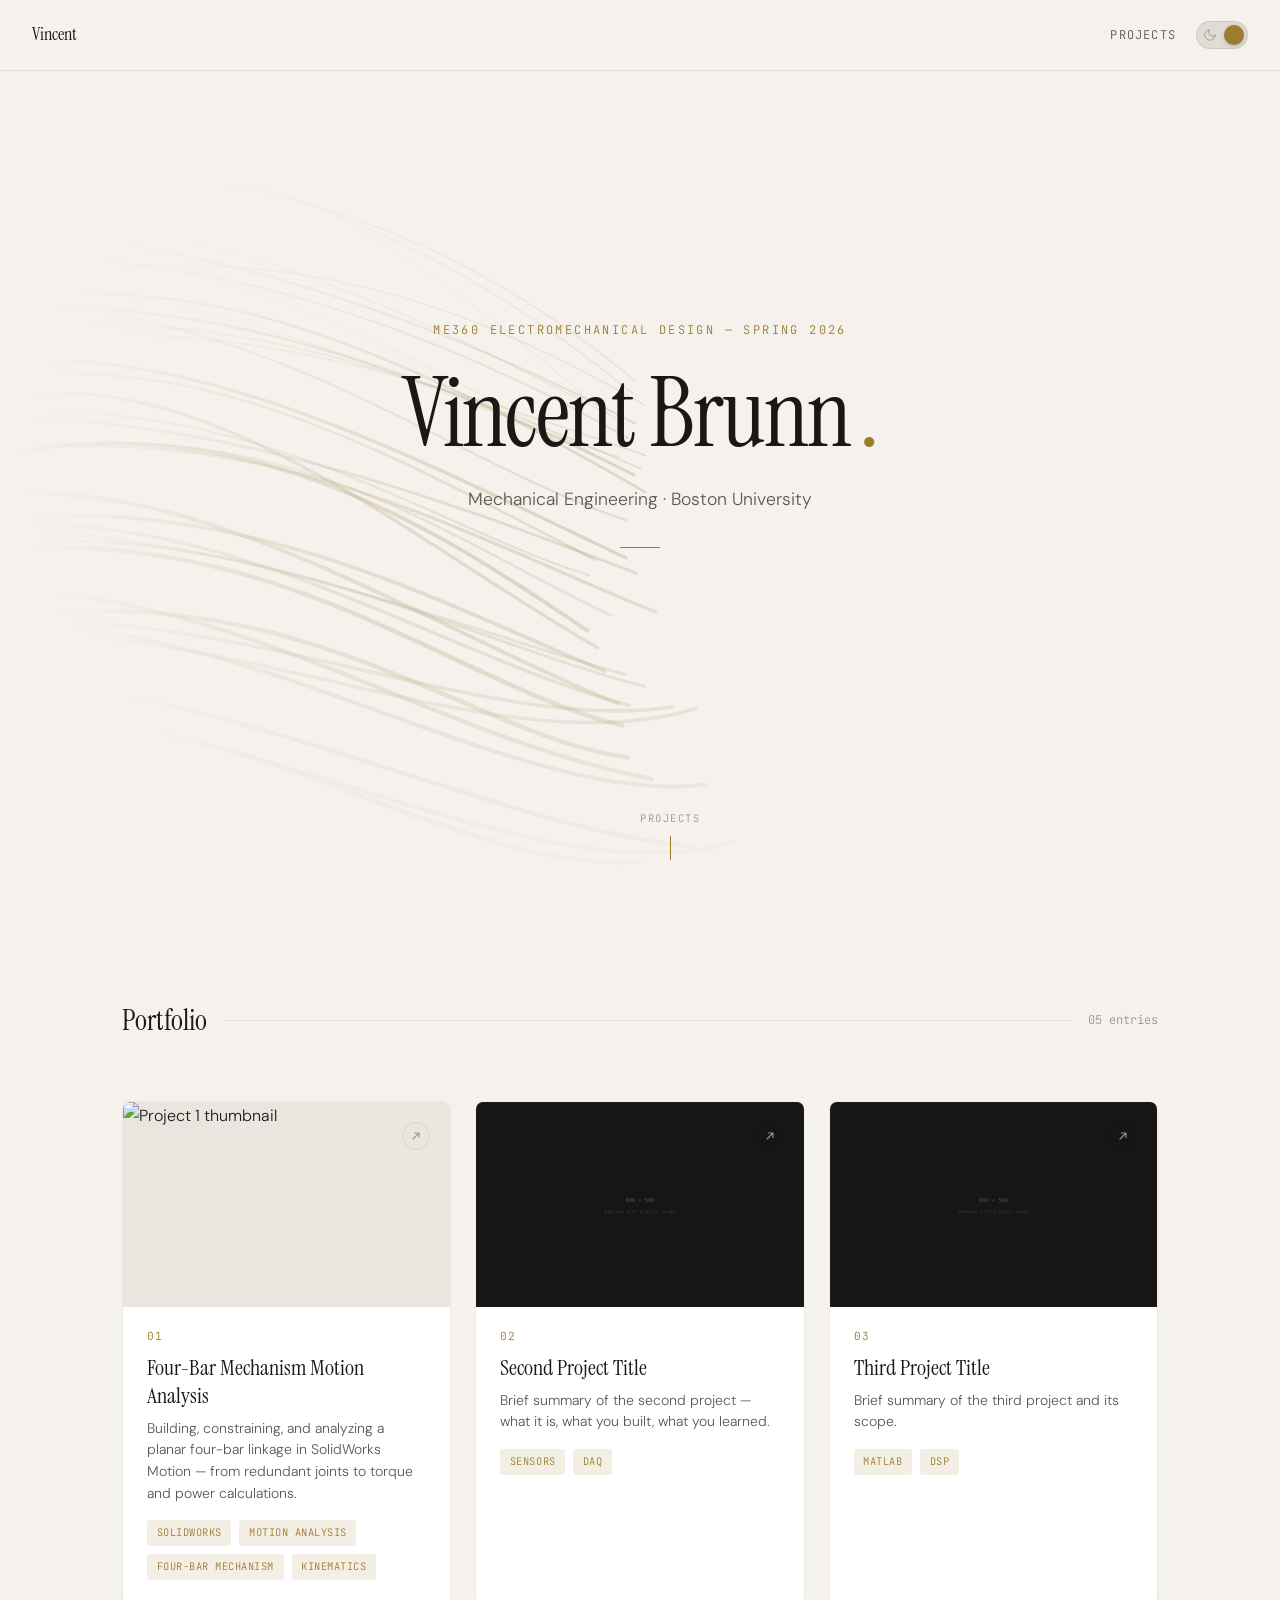
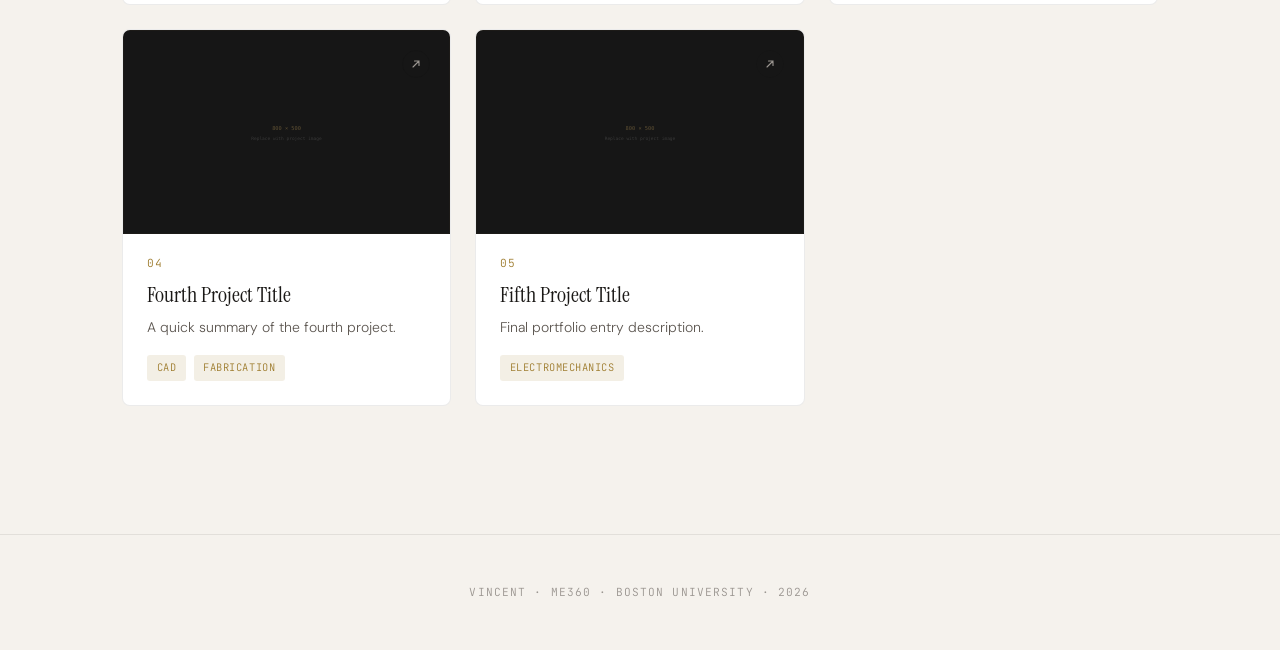
==== index.html @ a9453847 "Update project thumbnail image in index.html" ====
<!DOCTYPE html>
<html lang="en">
<head>
    <meta charset="UTF-8">
    <meta name="viewport" content="width=device-width, initial-scale=1.0">
    <title>Vincent — ME360 Portfolio</title>
    <link rel="preconnect" href="https://fonts.googleapis.com">
    <link rel="preconnect" href="https://fonts.gstatic.com" crossorigin>
    <link href="https://fonts.googleapis.com/css2?family=Instrument+Serif&family=DM+Sans:ital,wght@0,300;0,400;0,500;0,600;1,400&family=JetBrains+Mono:wght@400;500&display=swap" rel="stylesheet">
    <link rel="stylesheet" href="css/style.css">
</head>
<body>

    <!-- ── Persistent Nav (hidden until you scroll past hero) ── -->
    <nav class="topnav nav-hidden">
        <a href="index.html" class="site-name">Vincent</a>
        <a href="#projects">Projects</a>
    </nav>

    <!-- ── Hero ── -->
    <section class="hero">
        <div class="hero-bg">
            <canvas id="heroCanvas"></canvas>
        </div>
        <div class="hero-content">
            <div class="hero-label">ME360 Electromechanical Design — Spring 2026</div>
            <h1 class="hero-name">Vincent Brunn <span>.</span></h1>
            <p class="hero-tagline">Mechanical Engineering · Boston University</p>
            <div class="hero-divider"></div>
        </div>
        <div class="hero-scroll">
            <span>Projects</span>
            <div class="arrow"></div>
        </div>
    </section>

    <!-- ── Projects ── -->
    <section class="projects" id="projects">
        <div class="section-header">
            <h2>Portfolio</h2>
            <div class="line"></div>
            <span class="count">05 entries</span>
        </div>

        <div class="project-grid">

            <!-- PROJECT CARD 1 -->
            <a href="projects/project-01.html" class="project-card">
                <div class="card-arrow">
                    <svg viewBox="0 0 16 16" fill="none" stroke-width="1.5" stroke-linecap="round">
                        <path d="M4 12 L12 4 M6 4 L12 4 L12 10"/>
                    </svg>
                </div>
                <div class="card-image">
                    <img src="fourbar-assembly-traces.png" alt="Project 1 thumbnail">
                </div>
                <div class="card-body">
                    <div class="card-number">01</div>
                    <div class="card-title">Four-Bar Mechanism Motion Analysis</div>
                    <p class="card-desc">Building, constraining, and analyzing a planar four-bar linkage in SolidWorks Motion — from redundant joints to torque and power calculations.</p>
                    <div class="card-tags">
                        <span>SolidWorks</span>
                        <span>Motion Analysis</span>
                        <span>Four-Bar Mechanism</span>
                        <span>Kinematics</span>
                    </div>
                </div>
            </a>

            <!-- PROJECT CARD 2 -->
            <a href="projects/project-02.html" class="project-card">
                <div class="card-arrow">
                    <svg viewBox="0 0 16 16" fill="none" stroke-width="1.5" stroke-linecap="round">
                        <path d="M4 12 L12 4 M6 4 L12 4 L12 10"/>
                    </svg>
                </div>
                <div class="card-image">
                    <img src="assets/placeholder.svg" alt="Project 2 thumbnail">
                </div>
                <div class="card-body">
                    <div class="card-number">02</div>
                    <div class="card-title">Second Project Title</div>
                    <p class="card-desc">Brief summary of the second project — what it is, what you built, what you learned.</p>
                    <div class="card-tags">
                        <span>Sensors</span>
                        <span>DAQ</span>
                    </div>
                </div>
            </a>

            <!-- PROJECT CARD 3 -->
            <a href="projects/project-03.html" class="project-card">
                <div class="card-arrow">
                    <svg viewBox="0 0 16 16" fill="none" stroke-width="1.5" stroke-linecap="round">
                        <path d="M4 12 L12 4 M6 4 L12 4 L12 10"/>
                    </svg>
                </div>
                <div class="card-image">
                    <img src="assets/placeholder.svg" alt="Project 3 thumbnail">
                </div>
                <div class="card-body">
                    <div class="card-number">03</div>
                    <div class="card-title">Third Project Title</div>
                    <p class="card-desc">Brief summary of the third project and its scope.</p>
                    <div class="card-tags">
                        <span>MATLAB</span>
                        <span>DSP</span>
                    </div>
                </div>
            </a>

            <!-- PROJECT CARD 4 -->
            <a href="projects/project-04.html" class="project-card">
                <div class="card-arrow">
                    <svg viewBox="0 0 16 16" fill="none" stroke-width="1.5" stroke-linecap="round">
                        <path d="M4 12 L12 4 M6 4 L12 4 L12 10"/>
                    </svg>
                </div>
                <div class="card-image">
                    <img src="assets/placeholder.svg" alt="Project 4 thumbnail">
                </div>
                <div class="card-body">
                    <div class="card-number">04</div>
                    <div class="card-title">Fourth Project Title</div>
                    <p class="card-desc">A quick summary of the fourth project.</p>
                    <div class="card-tags">
                        <span>CAD</span>
                        <span>Fabrication</span>
                    </div>
                </div>
            </a>

            <!-- PROJECT CARD 5 -->
            <a href="projects/project-05.html" class="project-card">
                <div class="card-arrow">
                    <svg viewBox="0 0 16 16" fill="none" stroke-width="1.5" stroke-linecap="round">
                        <path d="M4 12 L12 4 M6 4 L12 4 L12 10"/>
                    </svg>
                </div>
                <div class="card-image">
                    <img src="assets/placeholder.svg" alt="Project 5 thumbnail">
                </div>
                <div class="card-body">
                    <div class="card-number">05</div>
                    <div class="card-title">Fifth Project Title</div>
                    <p class="card-desc">Final portfolio entry description.</p>
                    <div class="card-tags">
                        <span>Electromechanics</span>
                    </div>
                </div>
            </a>

        </div>
    </section>

    <!-- ── Footer ── -->
    <footer>
        Vincent &middot; ME360 &middot; Boston University &middot; 2026
    </footer>

    <script src="js/site.js"></script>

</body>
</html>
---- css/style.css ----
/* ═══════════════════════════════════════════════════
   ME360 Portfolio — Shared Styles
   Single source of truth. Edit here, applies everywhere.
   ═══════════════════════════════════════════════════ */

/* ── Theme Variables ── */
:root {
    --bg-primary: #0a0a0a;
    --bg-secondary: #111111;
    --bg-card: #161616;
    --bg-card-hover: #1c1c1c;
    --text-primary: #e8e4de;
    --text-secondary: #8a8680;
    --text-dim: #5a5650;
    --accent: #c8a45e;
    --accent-dim: rgba(200, 164, 94, 0.15);
    --accent-glow: rgba(200, 164, 94, 0.08);
    --border: rgba(255, 255, 255, 0.06);
    --font-display: 'Instrument Serif', Georgia, serif;
    --font-body: 'DM Sans', sans-serif;
    --font-mono: 'JetBrains Mono', monospace;

    /* Toggle-specific */
    --toggle-bg: #1c1c1c;
    --toggle-knob: var(--accent);
    --toggle-icon-active: var(--accent);
    --toggle-icon-inactive: var(--text-dim);
    --grain-opacity: 0.04;
    --nav-bg: rgba(10, 10, 10, 0.85);
    --card-hover-border: rgba(200, 164, 94, 0.25);
    --card-hover-shadow: rgba(200, 164, 94, 0.06);
}

/* ── Light Mode Overrides ── */
:root.light-mode {
    --bg-primary: #f5f2ed;
    --bg-secondary: #eae6df;
    --bg-card: #ffffff;
    --bg-card-hover: #faf8f5;
    --text-primary: #1a1816;
    --text-secondary: #5c5650;
    --text-dim: #9a9590;
    --accent: #9e7c2e;
    --accent-dim: rgba(158, 124, 46, 0.12);
    --accent-glow: rgba(158, 124, 46, 0.06);
    --border: rgba(0, 0, 0, 0.08);
    --toggle-bg: #e0dcd5;
    --toggle-knob: var(--accent);
    --toggle-icon-active: var(--accent);
    --toggle-icon-inactive: var(--text-dim);
    --grain-opacity: 0.03;
    --nav-bg: rgba(245, 242, 237, 0.88);
    --card-hover-border: rgba(158, 124, 46, 0.3);
    --card-hover-shadow: rgba(158, 124, 46, 0.08);
}

/* ── Reset & Base ── */
*, *::before, *::after {
    margin: 0;
    padding: 0;
    box-sizing: border-box;
}

html {
    scroll-behavior: smooth;
    scrollbar-width: thin;
    scrollbar-color: var(--accent-dim) transparent;
}

body {
    background: var(--bg-primary);
    color: var(--text-primary);
    font-family: var(--font-body);
    font-weight: 300;
    line-height: 1.7;
    overflow-x: hidden;
    -webkit-font-smoothing: antialiased;
    transition: background 0.4s ease, color 0.4s ease;
}

/* ── Grain overlay ── */
body::before {
    content: '';
    position: fixed;
    top: 0; left: 0; right: 0; bottom: 0;
    background-image: url("data:image/svg+xml,%3Csvg viewBox='0 0 256 256' xmlns='http://www.w3.org/2000/svg'%3E%3Cfilter id='n'%3E%3CfeTurbulence type='fractalNoise' baseFrequency='0.9' numOctaves='4' stitchTiles='stitch'/%3E%3C/filter%3E%3Crect width='100%25' height='100%25' filter='url(%23n)' opacity='0.04'/%3E%3C/svg%3E");
    pointer-events: none;
    z-index: 9999;
    opacity: var(--grain-opacity, 0.04);
}

/* ── Persistent Nav Bar ── */
.topnav {
    position: fixed;
    top: 0; left: 0; right: 0;
    z-index: 100;
    padding: 1.25rem 2rem;
    display: flex;
    justify-content: space-between;
    align-items: center;
    background: var(--nav-bg);
    backdrop-filter: blur(12px);
    border-bottom: 1px solid var(--border);
    transition: transform 0.3s ease, background 0.4s ease, border-color 0.4s ease;
}

.topnav a {
    text-decoration: none;
    color: var(--text-secondary);
    font-family: var(--font-mono);
    font-size: 0.75rem;
    letter-spacing: 0.1em;
    text-transform: uppercase;
    transition: color 0.3s ease;
}

.topnav a:hover {
    color: var(--accent);
}

.topnav .site-name {
    color: var(--text-primary);
    font-family: var(--font-display);
    font-size: 1.1rem;
    letter-spacing: 0;
    text-transform: none;
}

.topnav .nav-right {
    display: flex;
    align-items: center;
    gap: 1.25rem;
}

/* Show/hide nav on scroll (controlled by site.js) */
.topnav.nav-hidden {
    transform: translateY(-100%);
}

/* ── Theme Toggle ── */
.theme-toggle {
    position: relative;
    width: 52px;
    height: 28px;
    background: var(--toggle-bg);
    border: 1px solid var(--border);
    border-radius: 14px;
    cursor: pointer;
    padding: 0;
    display: flex;
    align-items: center;
    justify-content: space-between;
    padding: 0 6px;
    transition: background 0.3s ease, border-color 0.3s ease;
    flex-shrink: 0;
}

.theme-toggle:hover {
    border-color: var(--accent);
}

.theme-toggle .toggle-icon {
    width: 14px;
    height: 14px;
    transition: color 0.3s ease;
    position: relative;
    z-index: 1;
}

.theme-toggle .toggle-icon.sun {
    color: var(--toggle-icon-inactive);
}

.theme-toggle .toggle-icon.moon {
    color: var(--toggle-icon-active);
}

:root.light-mode .theme-toggle .toggle-icon.sun {
    color: var(--toggle-icon-active);
}

:root.light-mode .theme-toggle .toggle-icon.moon {
    color: var(--toggle-icon-inactive);
}

.theme-toggle .toggle-knob {
    position: absolute;
    top: 3px;
    left: 3px;
    width: 20px;
    height: 20px;
    background: var(--toggle-knob);
    border-radius: 50%;
    transition: transform 0.3s cubic-bezier(0.22, 1, 0.36, 1);
    box-shadow: 0 1px 4px rgba(0, 0, 0, 0.2);
}

:root.light-mode .theme-toggle .toggle-knob {
    transform: translateX(24px);
}

/* ── Footer ── */
footer {
    padding: 3rem 2rem;
    text-align: center;
    border-top: 1px solid var(--border);
    font-family: var(--font-mono);
    font-size: 0.7rem;
    color: var(--text-dim);
    letter-spacing: 0.1em;
    text-transform: uppercase;
    transition: border-color 0.4s ease, color 0.4s ease;
}

/* ── Animations ── */
@keyframes fadeUp {
    from { opacity: 0; transform: translateY(20px); }
    to { opacity: 1; transform: translateY(0); }
}

@keyframes scrollPulse {
    0%, 100% { opacity: 0.4; transform: scaleY(1); }
    50% { opacity: 1; transform: scaleY(1.3); }
}

/* ═══════════════════════════════════════════════════
   HOMEPAGE-SPECIFIC STYLES
   ═══════════════════════════════════════════════════ */

/* ── Hero Section ── */
.hero {
    position: relative;
    min-height: 100vh;
    display: flex;
    flex-direction: column;
    justify-content: center;
    align-items: center;
    padding: 2rem;
    overflow: hidden;
}

.hero-bg {
    position: absolute;
    top: 0; left: 0; right: 0; bottom: 0;
    z-index: 0;
}

.hero-bg canvas,
.hero-bg svg {
    width: 100%;
    height: 100%;
}

.hero::after {
    content: '';
    position: absolute;
    top: 0; left: 0; right: 0; bottom: 0;
    background: radial-gradient(ellipse at 50% 50%, transparent 0%, var(--bg-primary) 70%);
    z-index: 1;
    pointer-events: none;
}

.hero-content {
    position: relative;
    z-index: 2;
    text-align: center;
    max-width: 700px;
}

.hero-label {
    font-family: var(--font-mono);
    font-size: 0.75rem;
    letter-spacing: 0.2em;
    text-transform: uppercase;
    color: var(--accent);
    margin-bottom: 1.5rem;
    opacity: 0;
    animation: fadeUp 0.8s ease forwards 0.3s;
}

.hero-name {
    font-family: var(--font-display);
    font-size: clamp(3rem, 8vw, 6rem);
    font-weight: 400;
    line-height: 1.05;
    color: var(--text-primary);
    letter-spacing: -0.02em;
    opacity: 0;
    animation: fadeUp 0.8s ease forwards 0.5s;
}

.hero-name span {
    color: var(--accent);
}

.hero-tagline {
    font-family: var(--font-body);
    font-size: 1.1rem;
    font-weight: 300;
    color: var(--text-secondary);
    margin-top: 1.25rem;
    opacity: 0;
    animation: fadeUp 0.8s ease forwards 0.7s;
}

.hero-divider {
    width: 40px;
    height: 1px;
    background: var(--accent);
    margin: 2rem auto;
    opacity: 0;
    animation: fadeUp 0.8s ease forwards 0.9s;
}

.hero-scroll {
    position: absolute;
    bottom: 2.5rem;
    left: 50%;
    transform: translateX(-50%);
    z-index: 2;
    display: flex;
    flex-direction: column;
    align-items: center;
    gap: 0.5rem;
    color: var(--text-dim);
    font-family: var(--font-mono);
    font-size: 0.65rem;
    letter-spacing: 0.15em;
    text-transform: uppercase;
    opacity: 0;
    animation: fadeUp 0.8s ease forwards 1.1s;
}

.hero-scroll .arrow {
    width: 1px;
    height: 24px;
    background: var(--accent);
    animation: scrollPulse 2s ease infinite;
}

/* ── Projects Section ── */
.projects {
    padding: 6rem 2rem 8rem;
    max-width: 1100px;
    margin: 0 auto;
}

.section-header {
    display: flex;
    align-items: center;
    gap: 1rem;
    margin-bottom: 3.5rem;
}

.section-header h2 {
    font-family: var(--font-display);
    font-size: 1.8rem;
    font-weight: 400;
    color: var(--text-primary);
}

.section-header .line {
    flex: 1;
    height: 1px;
    background: var(--border);
}

.section-header .count {
    font-family: var(--font-mono);
    font-size: 0.75rem;
    color: var(--text-dim);
}

/* ── Project Grid & Cards ── */
.project-grid {
    display: grid;
    grid-template-columns: repeat(auto-fill, minmax(320px, 1fr));
    gap: 1.5rem;
}

.project-card {
    position: relative;
    background: var(--bg-card);
    border: 1px solid var(--border);
    border-radius: 8px;
    overflow: hidden;
    text-decoration: none;
    color: inherit;
    transition: transform 0.4s cubic-bezier(0.22, 1, 0.36, 1),
                border-color 0.4s ease,
                box-shadow 0.4s ease,
                background 0.4s ease;
    opacity: 0;
    transform: translateY(30px);
}

.project-card.visible {
    opacity: 1;
    transform: translateY(0);
    transition: opacity 0.6s ease, transform 0.6s cubic-bezier(0.22, 1, 0.36, 1),
                border-color 0.4s ease, box-shadow 0.4s ease, background 0.4s ease;
}

.project-card:hover {
    transform: translateY(-4px);
    border-color: var(--card-hover-border);
    box-shadow: 0 8px 40px var(--card-hover-shadow);
}

.card-image {
    width: 100%;
    aspect-ratio: 16 / 10;
    overflow: hidden;
    background: var(--bg-secondary);
}

.card-image img {
    width: 100%;
    height: 100%;
    object-fit: cover;
    transition: transform 0.6s cubic-bezier(0.22, 1, 0.36, 1);
}

.project-card:hover .card-image img {
    transform: scale(1.04);
}

.card-body {
    padding: 1.25rem 1.5rem 1.5rem;
}

.card-number {
    font-family: var(--font-mono);
    font-size: 0.7rem;
    color: var(--accent);
    letter-spacing: 0.1em;
    margin-bottom: 0.5rem;
}

.card-title {
    font-family: var(--font-display);
    font-size: 1.35rem;
    font-weight: 400;
    color: var(--text-primary);
    line-height: 1.3;
    margin-bottom: 0.5rem;
}

.card-desc {
    font-size: 0.875rem;
    color: var(--text-secondary);
    line-height: 1.55;
}

.card-tags {
    display: flex;
    flex-wrap: wrap;
    gap: 0.5rem;
    margin-top: 1rem;
}

.card-tags span {
    font-family: var(--font-mono);
    font-size: 0.65rem;
    letter-spacing: 0.05em;
    text-transform: uppercase;
    padding: 0.25rem 0.6rem;
    border-radius: 3px;
    background: var(--accent-dim);
    color: var(--accent);
}

.card-arrow {
    position: absolute;
    top: 1.25rem;
    right: 1.25rem;
    width: 28px;
    height: 28px;
    border-radius: 50%;
    border: 1px solid var(--border);
    display: flex;
    align-items: center;
    justify-content: center;
    transition: border-color 0.3s ease, background 0.3s ease;
}

.project-card:hover .card-arrow {
    border-color: var(--accent);
    background: var(--accent-dim);
}

.card-arrow svg {
    width: 12px;
    height: 12px;
    stroke: var(--text-dim);
    transition: stroke 0.3s ease, transform 0.3s ease;
}

.project-card:hover .card-arrow svg {
    stroke: var(--accent);
    transform: translate(1px, -1px);
}

/* ═══════════════════════════════════════════════════
   PROJECT PAGE-SPECIFIC STYLES
   ═══════════════════════════════════════════════════ */

/* ── Project Hero ── */
.project-hero {
    padding: 10rem 2rem 4rem;
    max-width: 820px;
    margin: 0 auto;
    opacity: 0;
    animation: fadeUp 0.8s ease forwards 0.2s;
}

.project-meta {
    font-family: var(--font-mono);
    font-size: 0.75rem;
    color: var(--accent);
    letter-spacing: 0.15em;
    text-transform: uppercase;
    margin-bottom: 1rem;
}

.project-hero h1 {
    font-family: var(--font-display);
    font-size: clamp(2rem, 5vw, 3.2rem);
    font-weight: 400;
    line-height: 1.15;
    color: var(--text-primary);
    margin-bottom: 1rem;
}

.project-hero .subtitle {
    font-size: 1.05rem;
    color: var(--text-secondary);
    max-width: 600px;
}

.project-tags {
    display: flex;
    flex-wrap: wrap;
    gap: 0.5rem;
    margin-top: 1.5rem;
}

.project-tags span {
    font-family: var(--font-mono);
    font-size: 0.65rem;
    letter-spacing: 0.05em;
    text-transform: uppercase;
    padding: 0.3rem 0.7rem;
    border-radius: 3px;
    background: var(--accent-dim);
    color: var(--accent);
}

/* ── Hero Image ── */
.hero-image {
    max-width: 1000px;
    margin: 2rem auto 0;
    padding: 0 2rem;
    opacity: 0;
    animation: fadeUp 0.8s ease forwards 0.4s;
}

.hero-image img {
    width: 100%;
    border-radius: 8px;
    border: 1px solid var(--border);
}

/* ── Article Body ── */
.article {
    max-width: 720px;
    margin: 0 auto;
    padding: 4rem 2rem 6rem;
}

.article > * {
    opacity: 0;
    transform: translateY(20px);
}

.article > *.visible {
    opacity: 1;
    transform: translateY(0);
    transition: opacity 0.5s ease, transform 0.5s ease;
}

/* ── Article text ── */
.article h2 {
    font-family: var(--font-display);
    font-size: 1.8rem;
    font-weight: 400;
    color: var(--text-primary);
    margin: 3rem 0 1rem;
}

.article h3 {
    font-family: var(--font-body);
    font-weight: 500;
    font-size: 1.15rem;
    color: var(--text-primary);
    margin: 2rem 0 0.75rem;
}

.article p {
    font-size: 0.975rem;
    color: var(--text-secondary);
    margin-bottom: 1.25rem;
}

.article ul, .article ol {
    color: var(--text-secondary);
    font-size: 0.975rem;
    padding-left: 1.5rem;
    margin-bottom: 1.25rem;
}

.article li {
    margin-bottom: 0.4rem;
}

.article a {
    color: var(--accent);
    text-decoration: underline;
    text-underline-offset: 3px;
    transition: opacity 0.2s;
}

.article a:hover {
    opacity: 0.7;
}

.article strong {
    color: var(--text-primary);
    font-weight: 500;
}

/* ── Divider ── */
.divider {
    width: 40px;
    height: 1px;
    background: var(--accent);
    margin: 3rem 0;
}

/* ── Images ── */
.article figure {
    margin: 2rem 0;
}

.article figure img {
    width: 100%;
    border-radius: 6px;
    border: 1px solid var(--border);
}

.article figcaption {
    font-family: var(--font-mono);
    font-size: 0.72rem;
    color: var(--text-dim);
    margin-top: 0.75rem;
    text-align: center;
}

.image-grid {
    display: grid;
    grid-template-columns: 1fr 1fr;
    gap: 1rem;
    margin: 2rem 0;
}

.image-grid img {
    width: 100%;
    border-radius: 6px;
    border: 1px solid var(--border);
}

/* ── Wide images ── */
.wide {
    max-width: 1000px;
    margin-left: 50%;
    transform: translateX(-50%);
    width: 100vw;
    padding: 0 2rem;
}

.wide img {
    width: 100%;
    border-radius: 8px;
    border: 1px solid var(--border);
}

/* ── Video embed ── */
.video-embed {
    position: relative;
    padding-bottom: 56.25%;
    margin: 2rem 0;
    border-radius: 6px;
    overflow: hidden;
    border: 1px solid var(--border);
}

.video-embed iframe, .video-embed video {
    position: absolute;
    top: 0; left: 0;
    width: 100%;
    height: 100%;
    border: none;
}

/* ── Code blocks ── */
.code-block {
    position: relative;
    background: var(--bg-secondary);
    border: 1px solid var(--border);
    border-radius: 6px;
    margin: 2rem 0;
    overflow: hidden;
    transition: background 0.4s ease, border-color 0.4s ease;
}

.code-block .code-header {
    display: flex;
    justify-content: space-between;
    align-items: center;
    padding: 0.6rem 1rem;
    background: var(--bg-card);
    border-bottom: 1px solid var(--border);
    transition: background 0.4s ease, border-color 0.4s ease;
}

.code-block .code-lang {
    font-family: var(--font-mono);
    font-size: 0.68rem;
    color: var(--accent);
    letter-spacing: 0.05em;
    text-transform: uppercase;
}

.code-block .code-filename {
    font-family: var(--font-mono);
    font-size: 0.68rem;
    color: var(--text-dim);
}

.code-block pre {
    padding: 1.25rem;
    overflow-x: auto;
    scrollbar-width: thin;
    scrollbar-color: var(--accent-dim) transparent;
}

.code-block code {
    font-family: var(--font-mono);
    font-size: 0.82rem;
    line-height: 1.65;
    color: var(--text-primary);
    tab-size: 4;
}

.article p code, .article li code {
    font-family: var(--font-mono);
    font-size: 0.82rem;
    background: var(--accent-dim);
    color: var(--accent);
    padding: 0.15rem 0.4rem;
    border-radius: 3px;
}

/* ── LaTeX / math ── */
.math-block {
    background: var(--bg-secondary);
    border: 1px solid var(--border);
    border-radius: 6px;
    padding: 1.5rem;
    margin: 2rem 0;
    overflow-x: auto;
    text-align: center;
    transition: background 0.4s ease, border-color 0.4s ease;
}

.katex { color: var(--text-primary); }

/* ── File download ── */
.file-download {
    display: flex;
    align-items: center;
    gap: 1rem;
    padding: 1rem 1.25rem;
    background: var(--bg-card);
    border: 1px solid var(--border);
    border-radius: 6px;
    margin: 2rem 0;
    text-decoration: none;
    transition: border-color 0.3s ease, background 0.4s ease;
}

.file-download:hover {
    border-color: rgba(200, 164, 94, 0.3);
}

.file-download .file-icon {
    width: 40px;
    height: 40px;
    border-radius: 6px;
    background: var(--accent-dim);
    display: flex;
    align-items: center;
    justify-content: center;
    flex-shrink: 0;
}

.file-download .file-icon svg {
    width: 18px;
    height: 18px;
    stroke: var(--accent);
}

.file-download .file-info .file-name {
    font-family: var(--font-body);
    font-weight: 500;
    font-size: 0.9rem;
    color: var(--text-primary);
}

.file-download .file-info .file-size {
    font-family: var(--font-mono);
    font-size: 0.68rem;
    color: var(--text-dim);
    margin-top: 0.15rem;
}

/* ── Callout box ── */
.callout {
    padding: 1.25rem 1.5rem;
    background: var(--accent-dim);
    border-left: 2px solid var(--accent);
    border-radius: 0 6px 6px 0;
    margin: 2rem 0;
    transition: background 0.4s ease;
}

.callout p {
    color: var(--text-primary);
    font-size: 0.9rem;
    margin: 0;
}

/* ── Prev / Next nav ── */
.project-nav {
    max-width: 720px;
    margin: 0 auto;
    padding: 0 2rem 6rem;
    display: flex;
    justify-content: space-between;
    gap: 1rem;
}

.project-nav a {
    display: flex;
    flex-direction: column;
    gap: 0.35rem;
    text-decoration: none;
    padding: 1rem 1.25rem;
    background: var(--bg-card);
    border: 1px solid var(--border);
    border-radius: 6px;
    flex: 1;
    transition: border-color 0.3s ease, background 0.4s ease;
}

.project-nav a:hover {
    border-color: rgba(200, 164, 94, 0.25);
}

.project-nav a .nav-label {
    font-family: var(--font-mono);
    font-size: 0.65rem;
    color: var(--text-dim);
    letter-spacing: 0.1em;
    text-transform: uppercase;
}

.project-nav a .nav-title {
    font-family: var(--font-display);
    font-size: 1.1rem;
    color: var(--text-primary);
}

.project-nav a:last-child {
    text-align: right;
}

/* ═══════════════════════════════════════════════════
   RESPONSIVE
   ═══════════════════════════════════════════════════ */
@media (max-width: 700px) {
    .project-grid { grid-template-columns: 1fr; }
    .projects { padding: 4rem 1.25rem 6rem; }
    .project-hero { padding: 8rem 1.25rem 3rem; }
    .article { padding: 3rem 1.25rem 5rem; }
    .image-grid { grid-template-columns: 1fr; }
    .project-nav { flex-direction: column; }
}
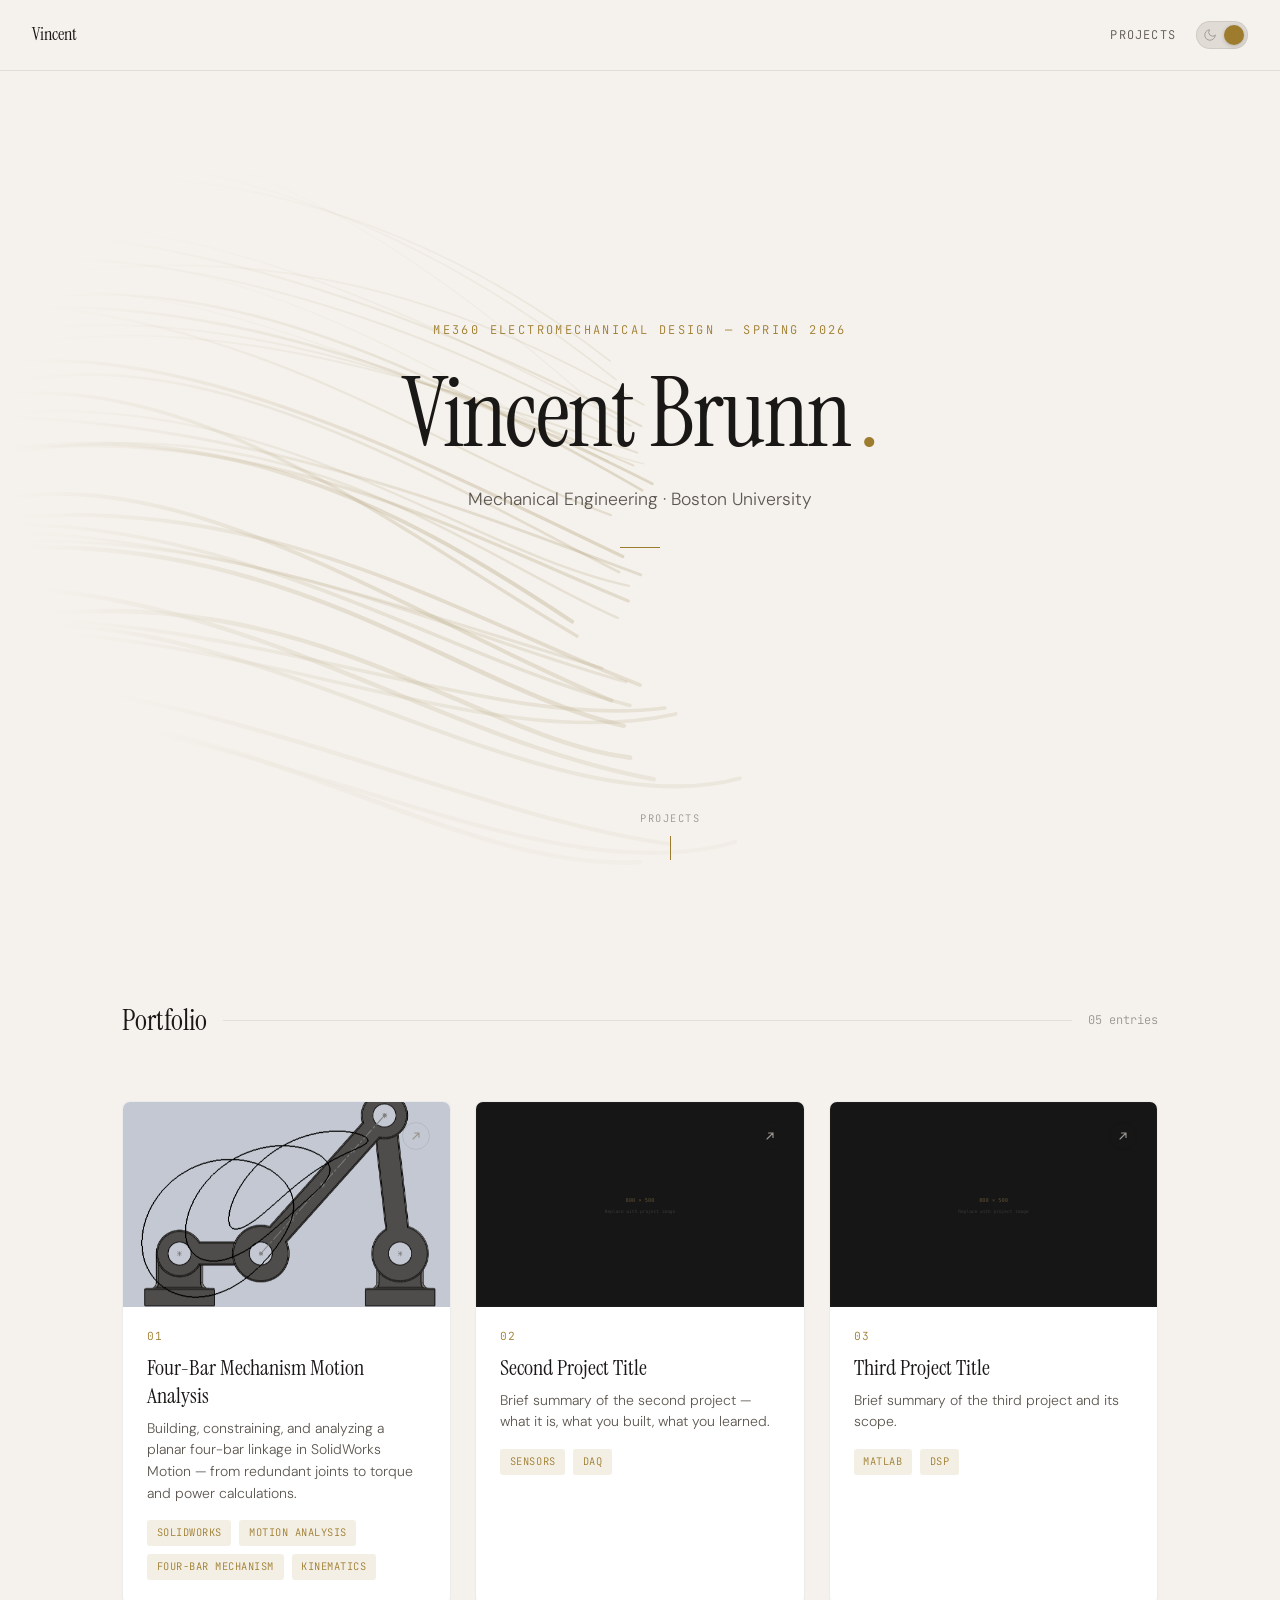
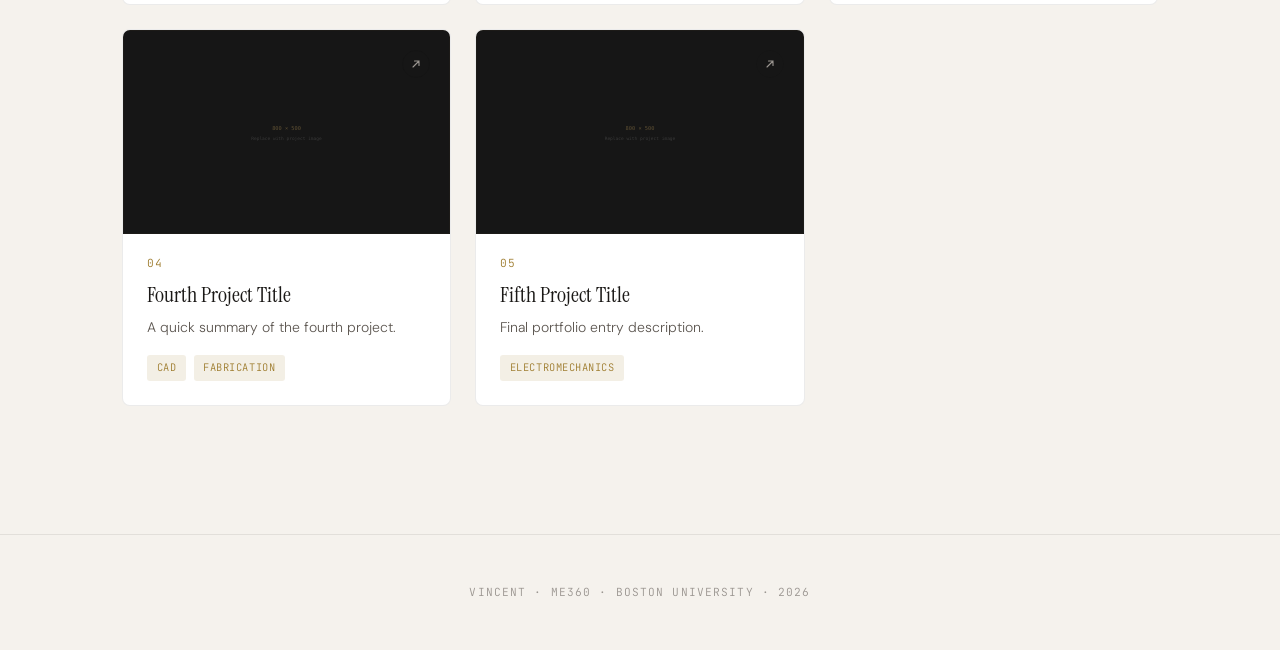
==== commit 8234a0f3: "Update image source for project thumbnail" ====
--- a/index.html
+++ b/index.html
@@ -52,7 +52,7 @@
                     </svg>
                 </div>
                 <div class="card-image">
-                    <img src="fourbar-assembly-traces.png" alt="Project 1 thumbnail">
+                    <img src="../assets/fourbar-assembly-traces.png" alt="Four-bar mechanism assembly with coupler trace paths">
                 </div>
                 <div class="card-body">
                     <div class="card-number">01</div>
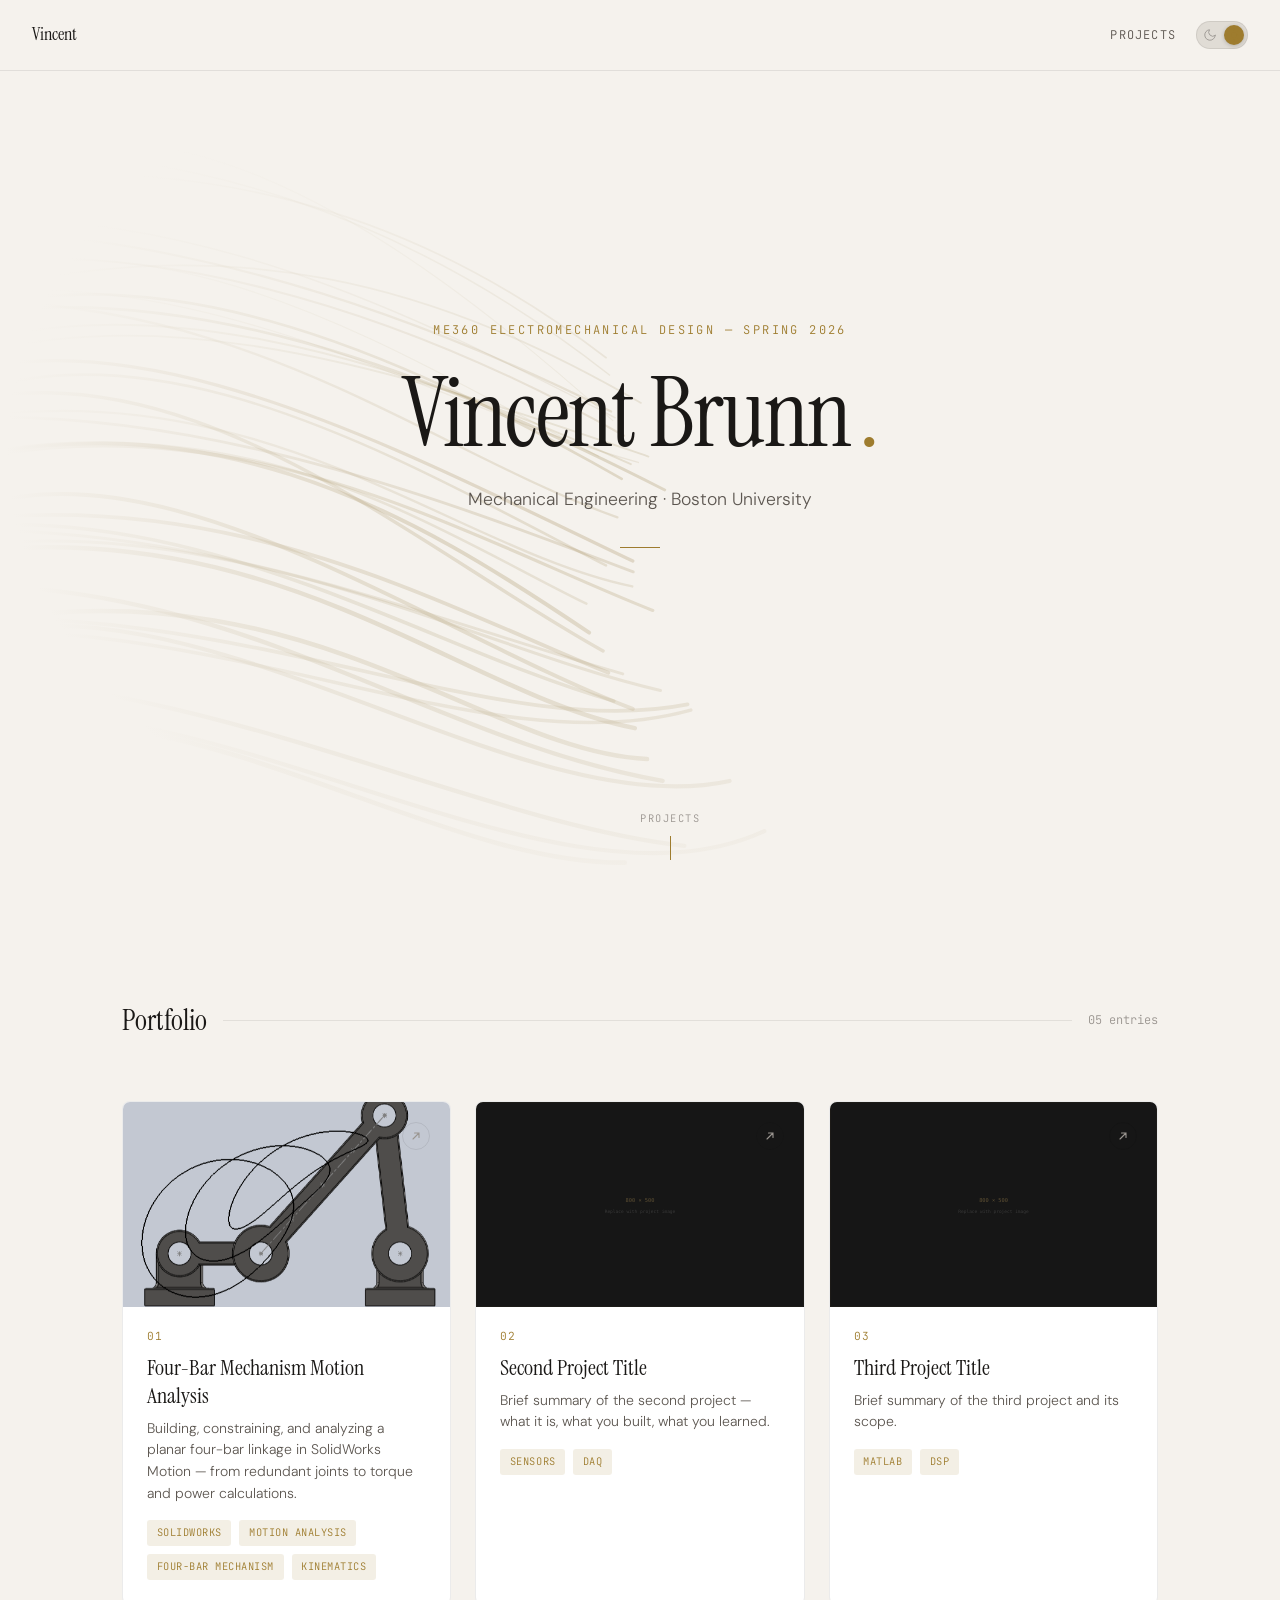
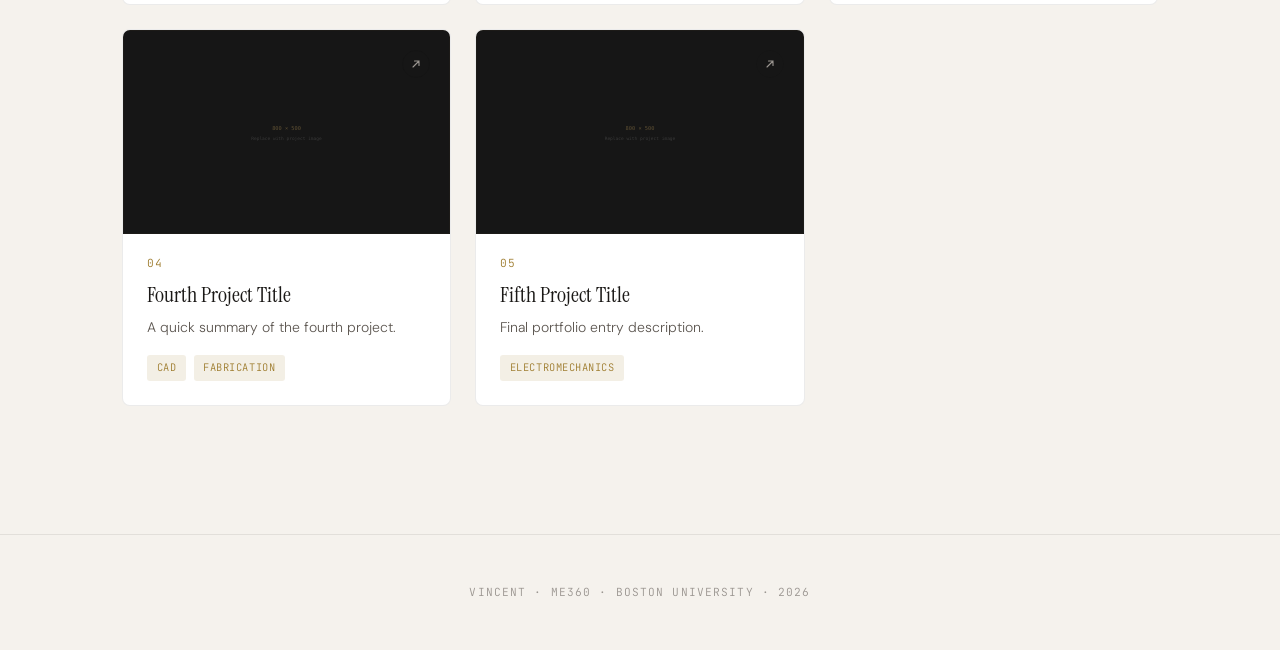
==== commit b39f7f19: "Fix image source path in index.html" ====
--- a/index.html
+++ b/index.html
@@ -52,7 +52,7 @@
                     </svg>
                 </div>
                 <div class="card-image">
-                    <img src="../assets/fourbar-assembly-traces.png" alt="Four-bar mechanism assembly with coupler trace paths">
+                    <img src="assets/fourbar-assembly-traces.png" alt="Four-bar mechanism assembly with coupler trace paths">
                 </div>
                 <div class="card-body">
                     <div class="card-number">01</div>
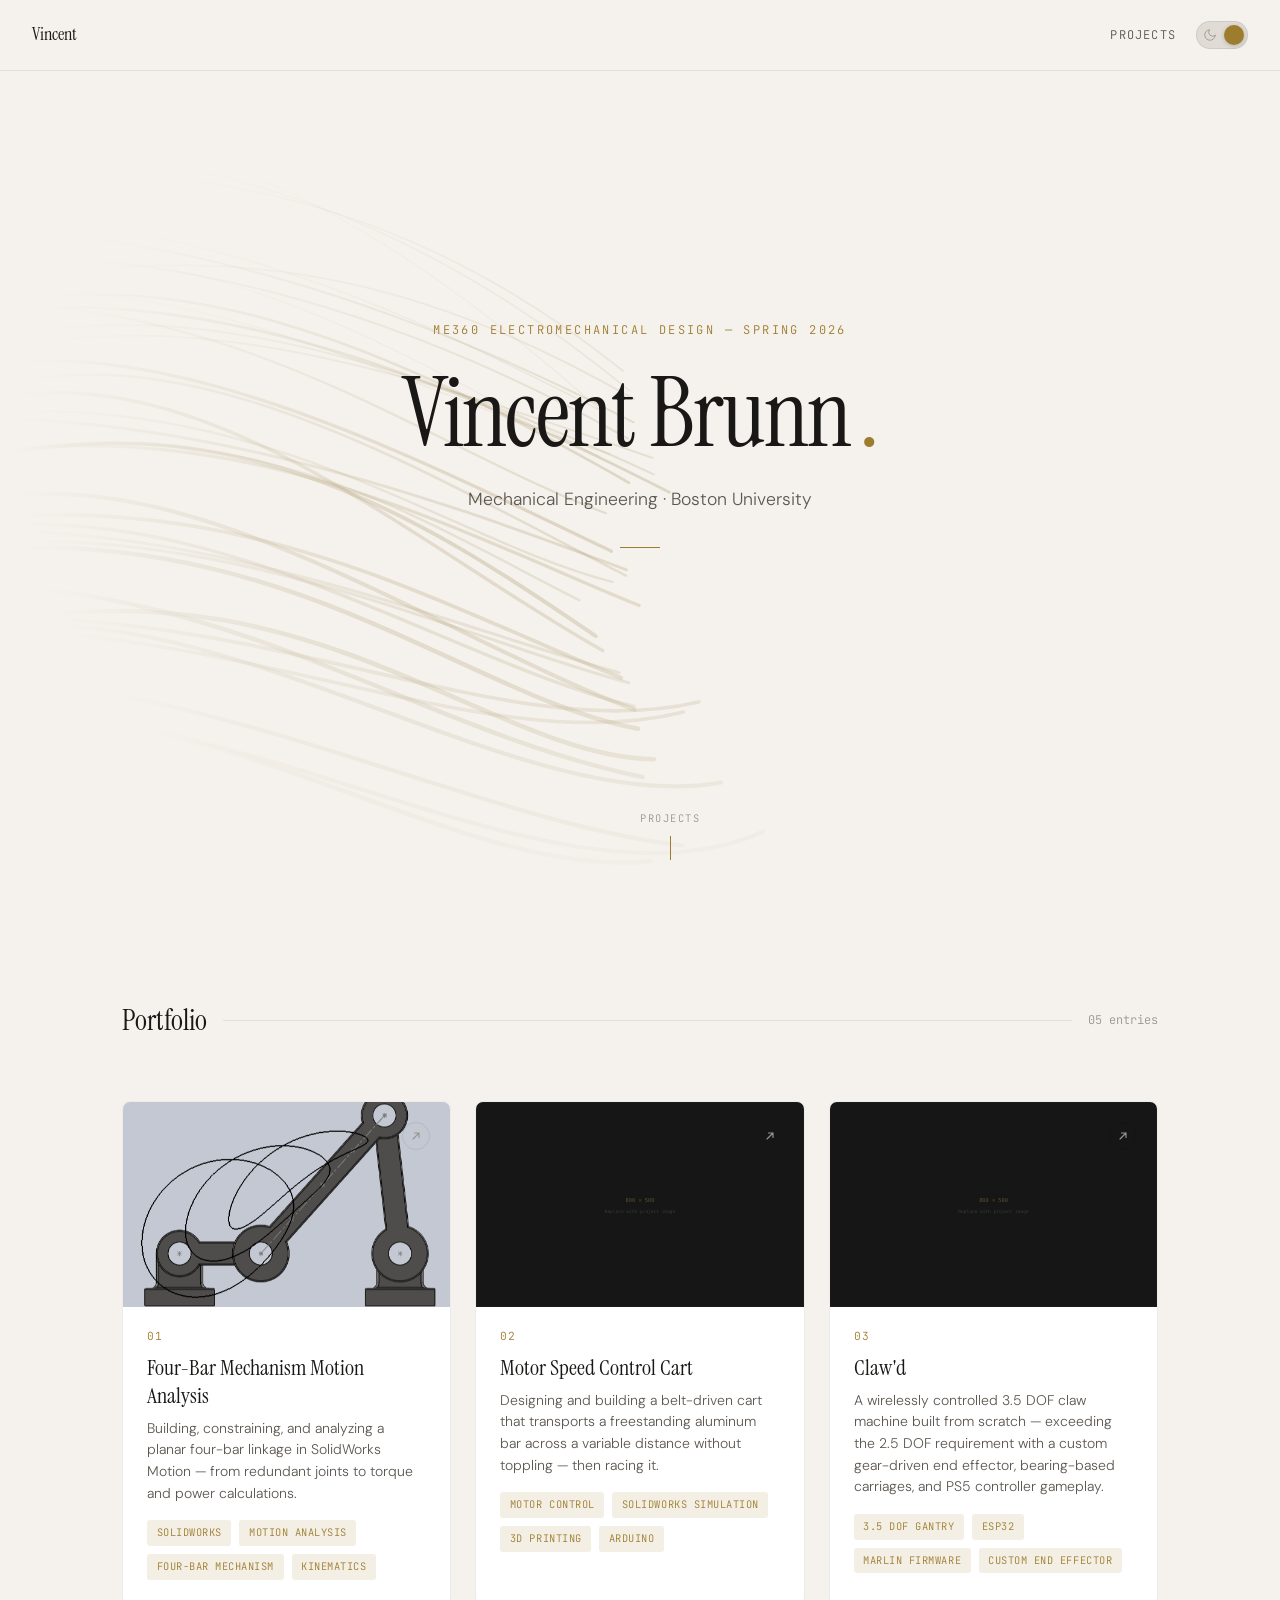
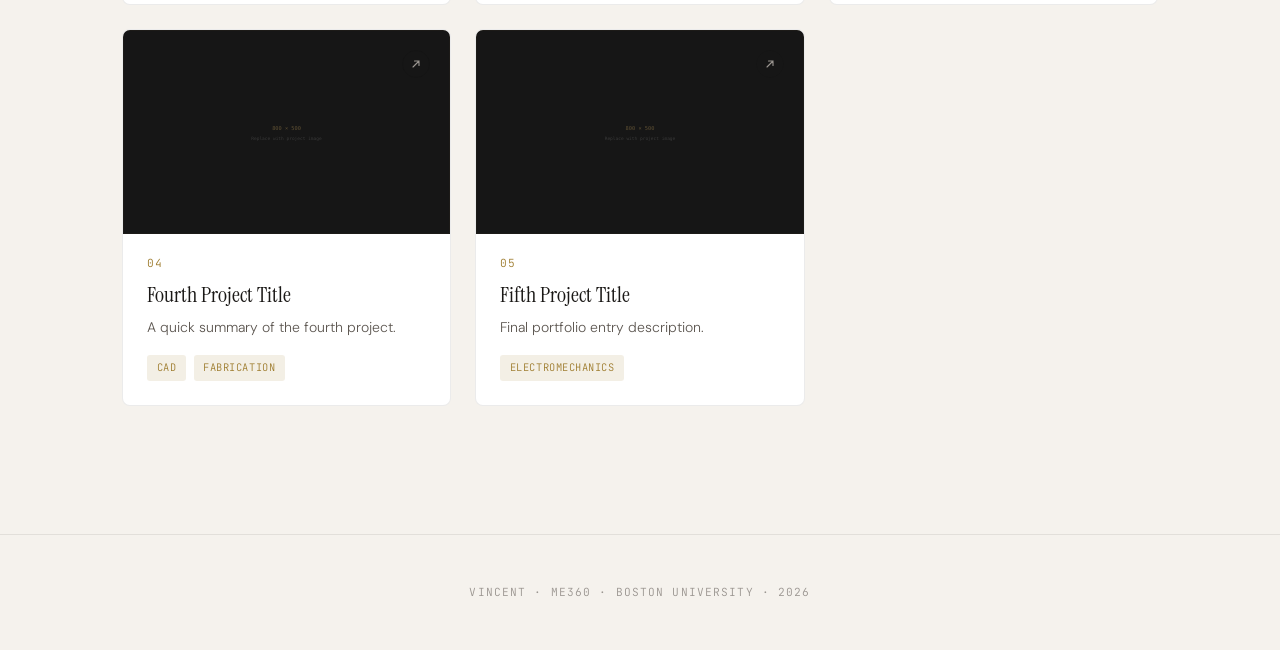
==== commit 9cee97e9: "Update index.html" ====
--- a/index.html
+++ b/index.html
@@ -79,11 +79,13 @@
                 </div>
                 <div class="card-body">
                     <div class="card-number">02</div>
-                    <div class="card-title">Second Project Title</div>
-                    <p class="card-desc">Brief summary of the second project — what it is, what you built, what you learned.</p>
+                    <div class="card-title">Motor Speed Control Cart</div>
+                    <p class="card-desc">Designing and building a belt-driven cart that transports a freestanding aluminum bar across a variable distance without toppling — then racing it.</p>
                     <div class="card-tags">
-                        <span>Sensors</span>
-                        <span>DAQ</span>
+                        <span>Motor Control</span>
+                        <span>SolidWorks Simulation</span>
+                        <span>3D Printing</span>
+                        <span>Arduino</span>
                     </div>
                 </div>
             </a>
@@ -100,11 +102,13 @@
                 </div>
                 <div class="card-body">
                     <div class="card-number">03</div>
-                    <div class="card-title">Third Project Title</div>
-                    <p class="card-desc">Brief summary of the third project and its scope.</p>
+                    <div class="card-title">Claw'd</div>
+                    <p class="card-desc">A wirelessly controlled 3.5 DOF claw machine built from scratch — exceeding the 2.5 DOF requirement with a custom gear-driven end effector, bearing-based carriages, and PS5 controller gameplay.</p>
                     <div class="card-tags">
-                        <span>MATLAB</span>
-                        <span>DSP</span>
+                        <span>3.5 DOF Gantry</span>
+                        <span>ESP32</span>
+                        <span>Marlin Firmware</span>
+                        <span>Custom End Effector</span>
                     </div>
                 </div>
             </a>
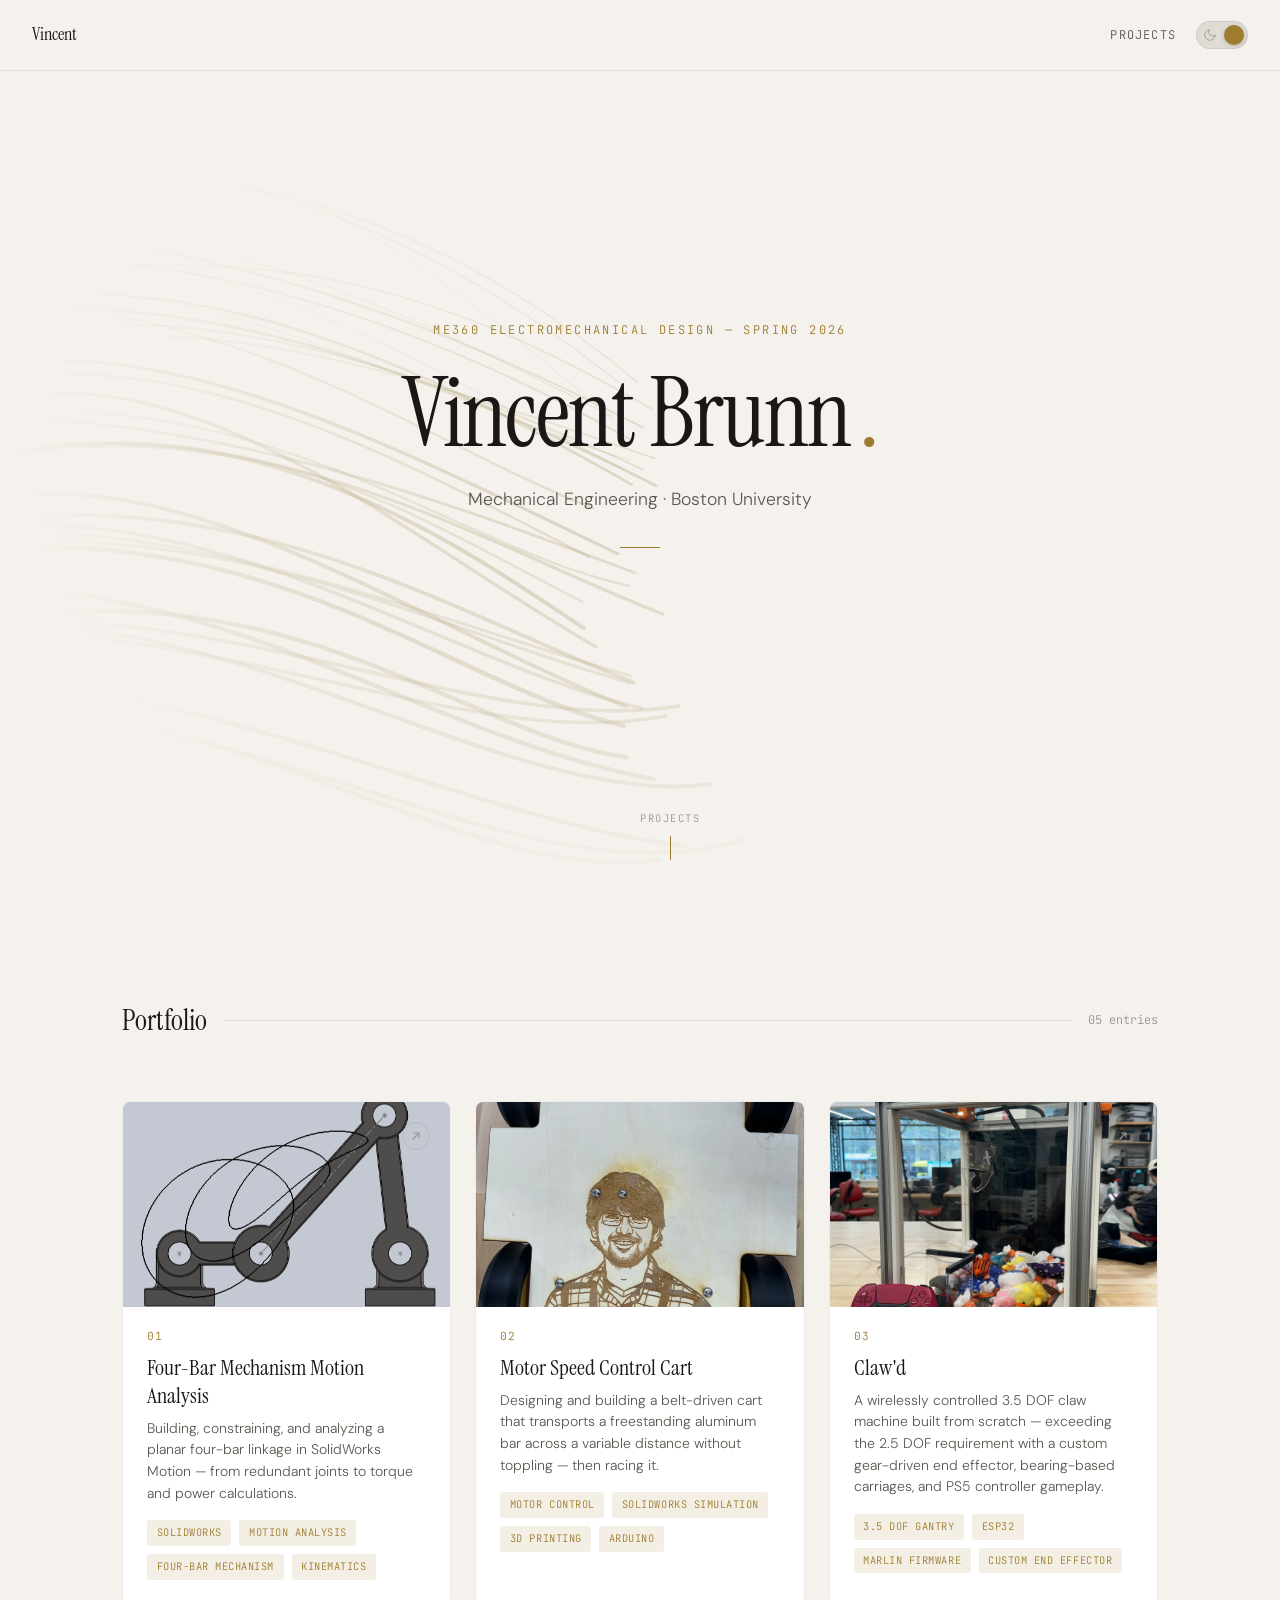
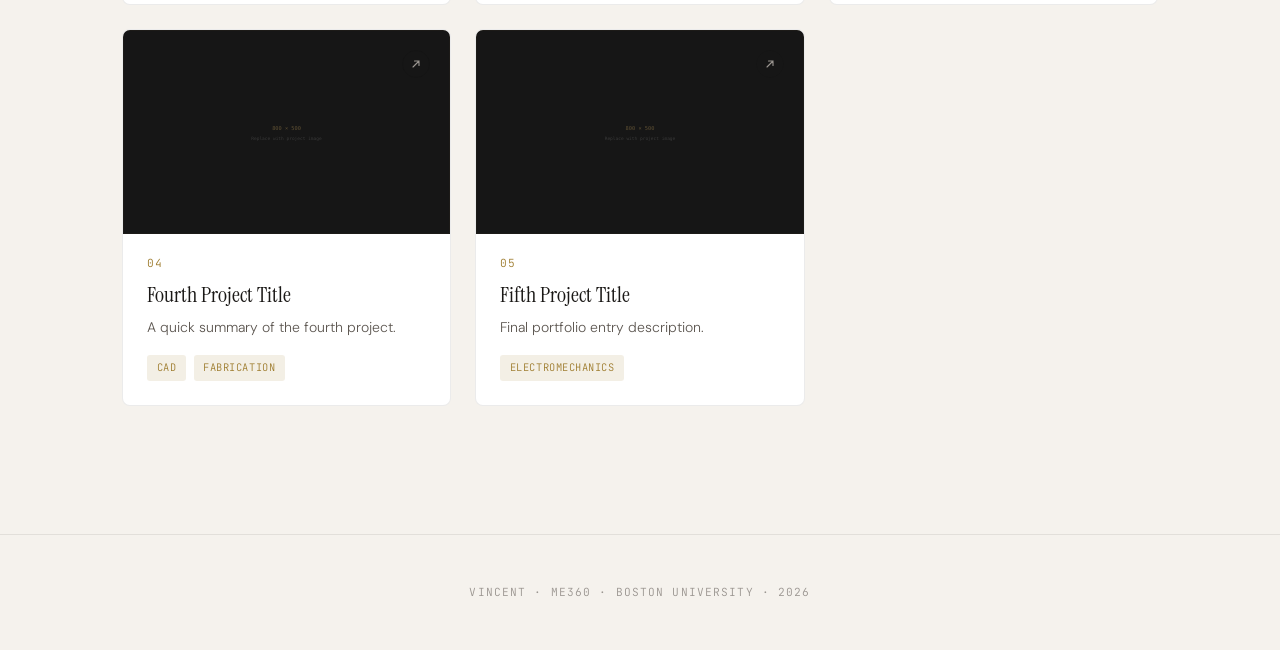
==== commit b7347c0f: "Replace placeholder images with actual project images" ====
--- a/index.html
+++ b/index.html
@@ -75,7 +75,7 @@
                     </svg>
                 </div>
                 <div class="card-image">
-                    <img src="assets/placeholder.svg" alt="Project 2 thumbnail">
+                    <img src="assets/cart-top.jpeg" alt="Project 2 thumbnail">
                 </div>
                 <div class="card-body">
                     <div class="card-number">02</div>
@@ -98,7 +98,7 @@
                     </svg>
                 </div>
                 <div class="card-image">
-                    <img src="assets/placeholder.svg" alt="Project 3 thumbnail">
+                    <img src="assets/hero.jpg" alt="Project 3 thumbnail">
                 </div>
                 <div class="card-body">
                     <div class="card-number">03</div>
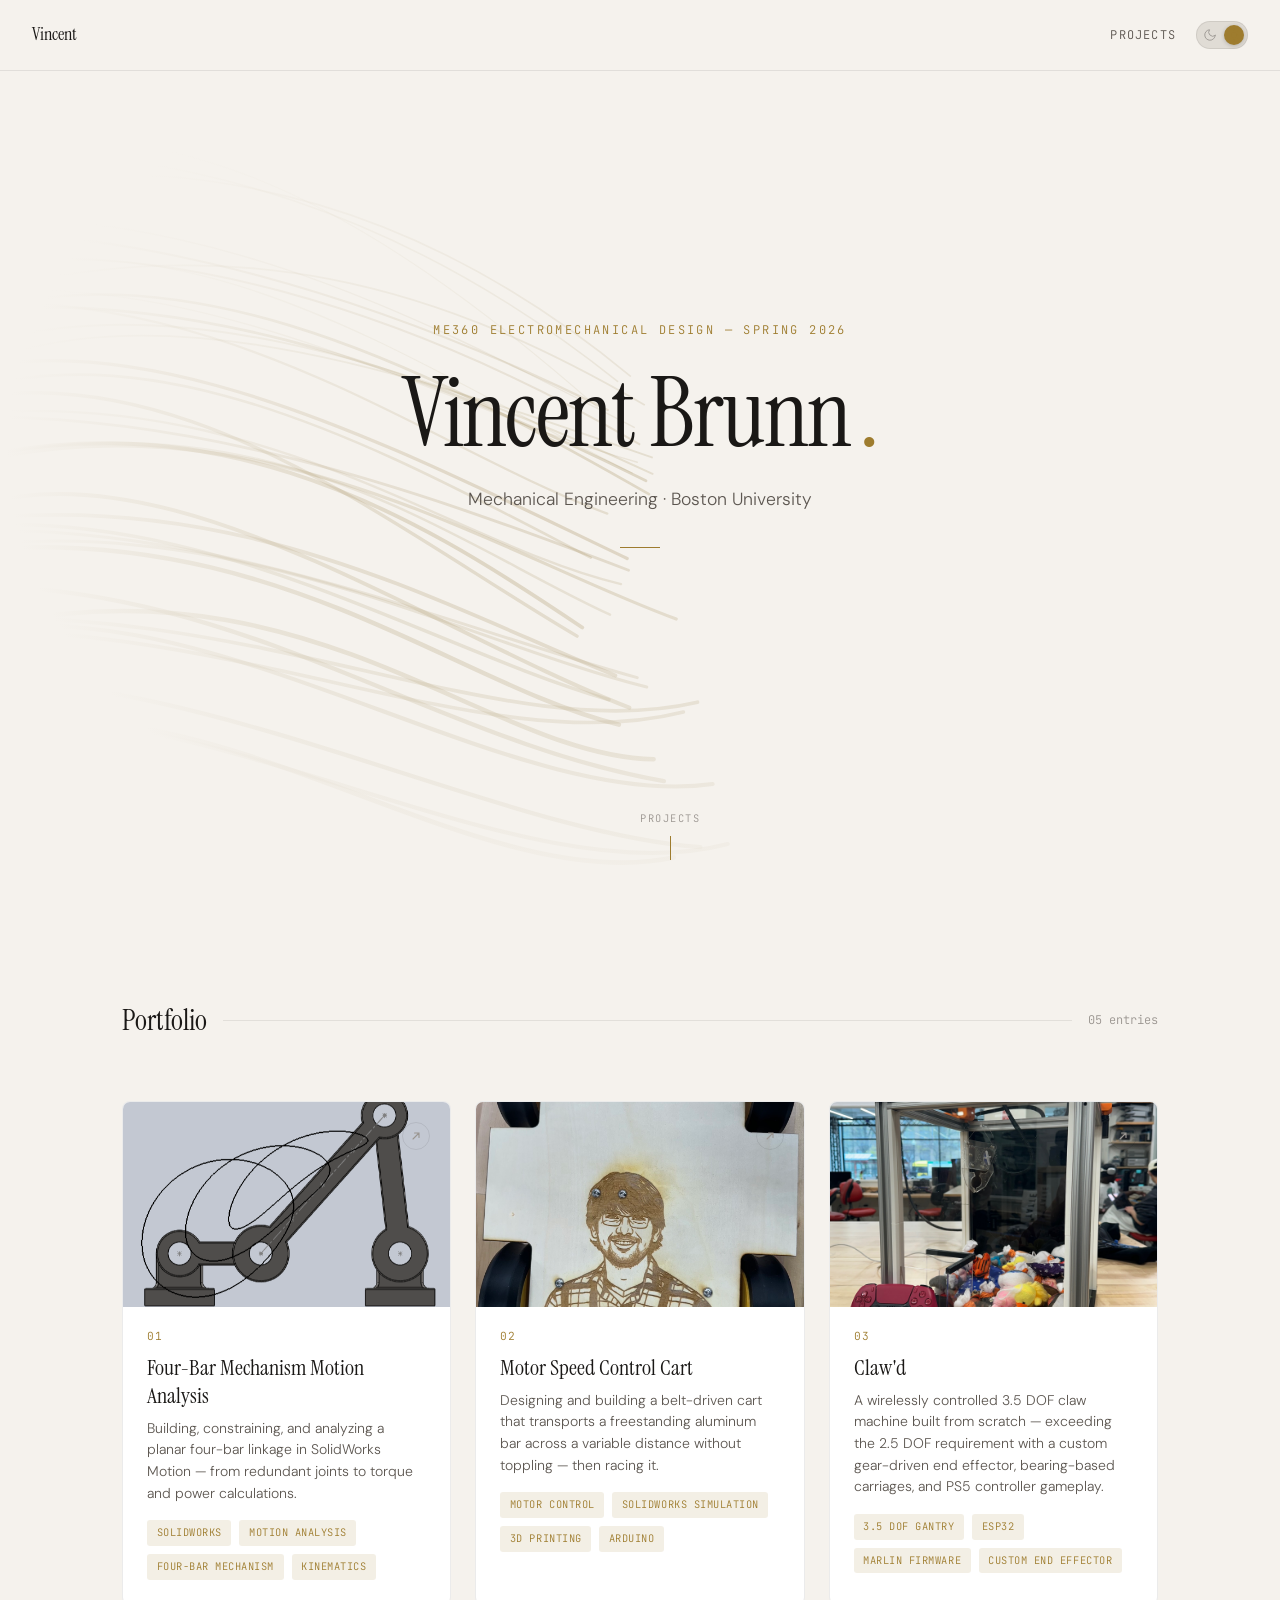
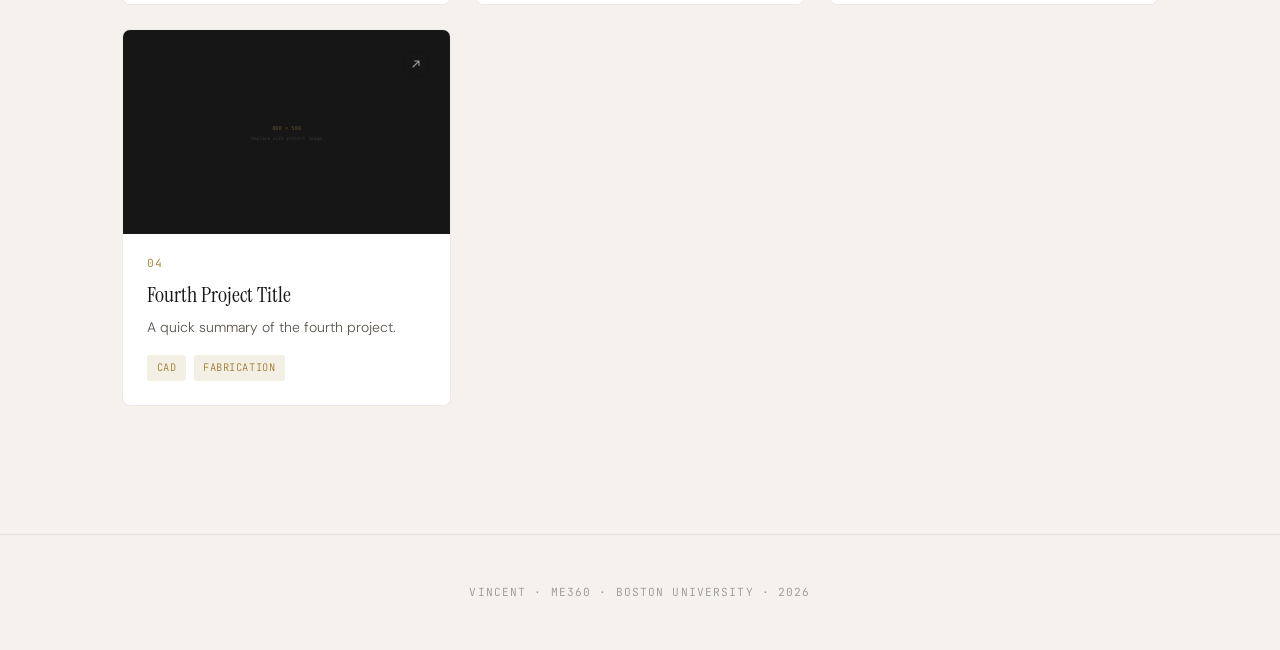
==== commit 9560ea8f: "Remove Project Card 5 from index.html Removed Project Card 5 from the index.html file." ====
--- a/index.html
+++ b/index.html
@@ -134,26 +134,6 @@
                 </div>
             </a>
 
-            <!-- PROJECT CARD 5 -->
-            <a href="projects/project-05.html" class="project-card">
-                <div class="card-arrow">
-                    <svg viewBox="0 0 16 16" fill="none" stroke-width="1.5" stroke-linecap="round">
-                        <path d="M4 12 L12 4 M6 4 L12 4 L12 10"/>
-                    </svg>
-                </div>
-                <div class="card-image">
-                    <img src="assets/placeholder.svg" alt="Project 5 thumbnail">
-                </div>
-                <div class="card-body">
-                    <div class="card-number">05</div>
-                    <div class="card-title">Fifth Project Title</div>
-                    <p class="card-desc">Final portfolio entry description.</p>
-                    <div class="card-tags">
-                        <span>Electromechanics</span>
-                    </div>
-                </div>
-            </a>
-
         </div>
     </section>
 
--- a/css/style.css
+++ b/css/style.css
@@ -656,6 +656,8 @@
     width: 100%;
     border-radius: 6px;
     border: 1px solid var(--border);
+    max-width: 550px
+    margin: 0 auto
 }
 
 .article figcaption {
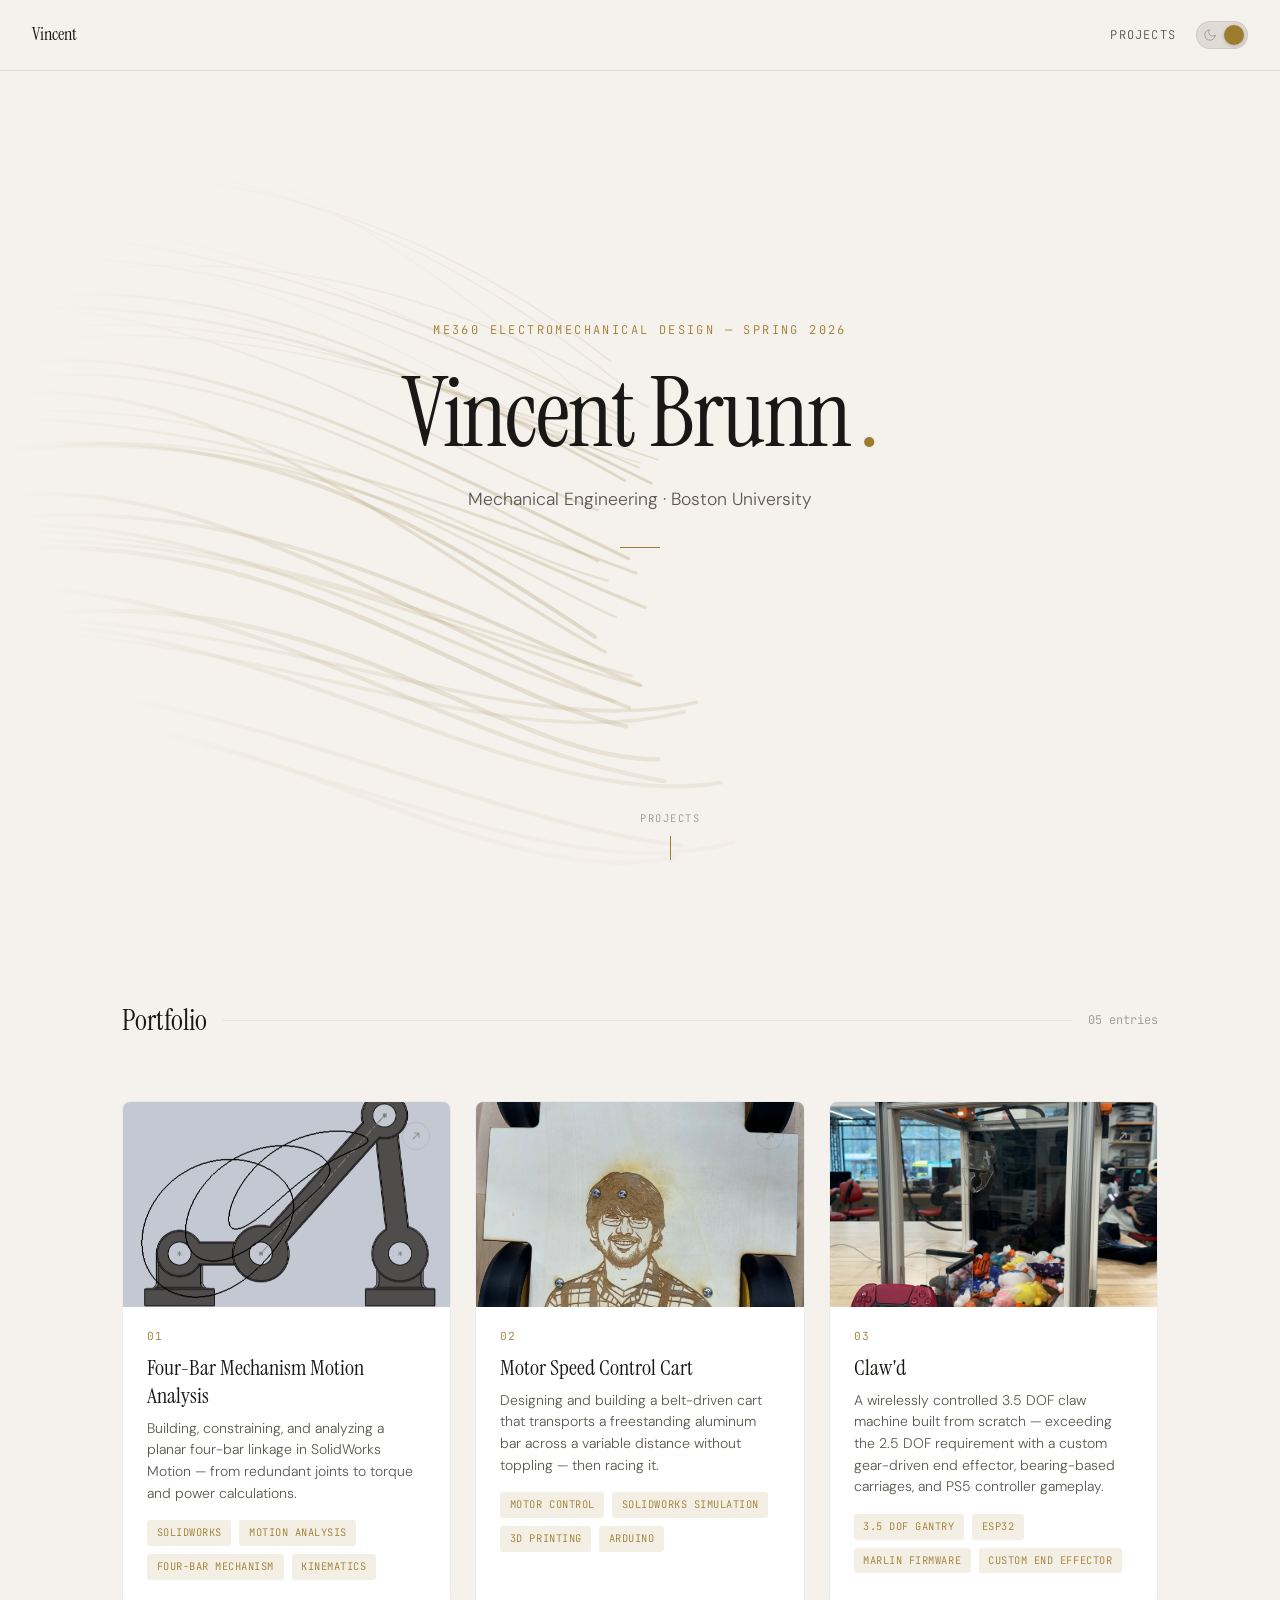
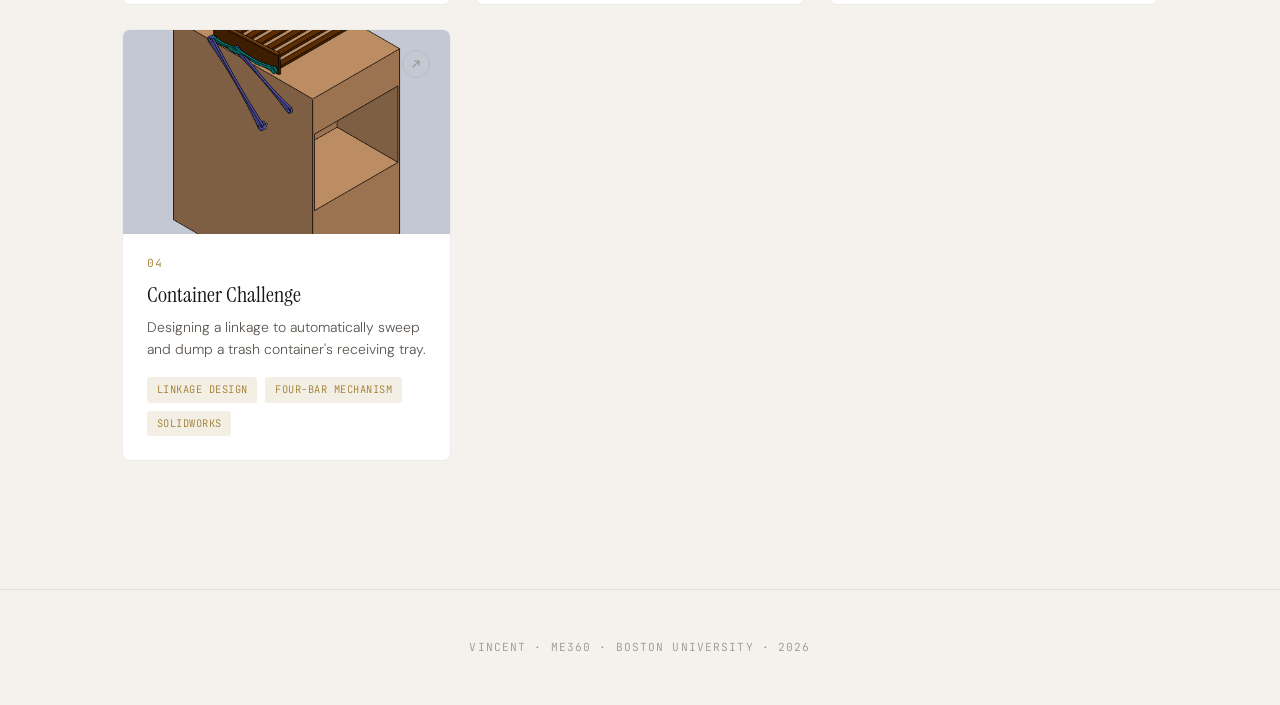
==== commit 1a18228b: "Update index.html" ====
--- a/index.html
+++ b/index.html
@@ -121,15 +121,16 @@
                     </svg>
                 </div>
                 <div class="card-image">
-                    <img src="assets/placeholder.svg" alt="Project 4 thumbnail">
+                    <img src="assets/trashhero.png" alt="Project 4 thumbnail">
                 </div>
                 <div class="card-body">
                     <div class="card-number">04</div>
-                    <div class="card-title">Fourth Project Title</div>
-                    <p class="card-desc">A quick summary of the fourth project.</p>
+                    <div class="card-title">Container Challenge</div>
+                    <p class="card-desc">Designing a linkage to automatically sweep and dump a trash container's receiving tray.</p>
                     <div class="card-tags">
-                        <span>CAD</span>
-                        <span>Fabrication</span>
+                        <span>Linkage Design</span>
+                        <span>Four-Bar Mechanism</span>
+                        <span>SolidWorks</span>
                     </div>
                 </div>
             </a>
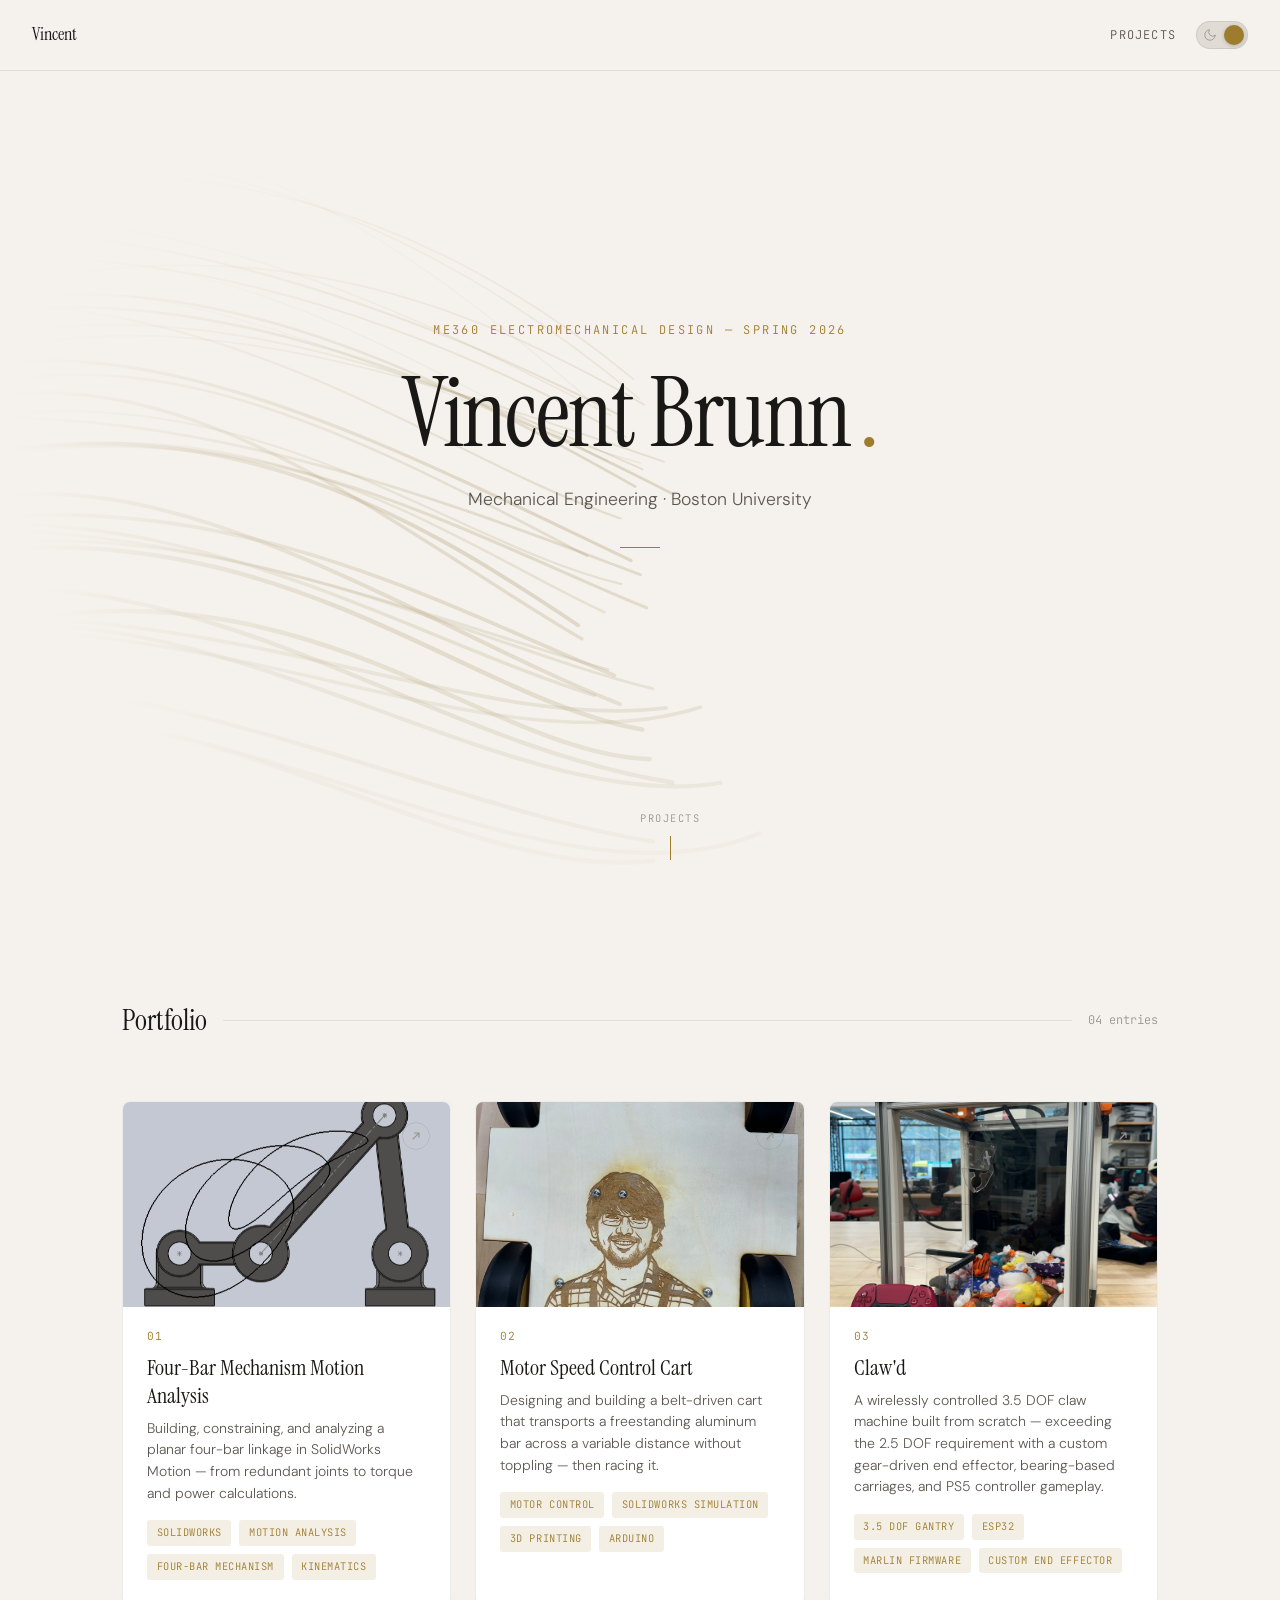
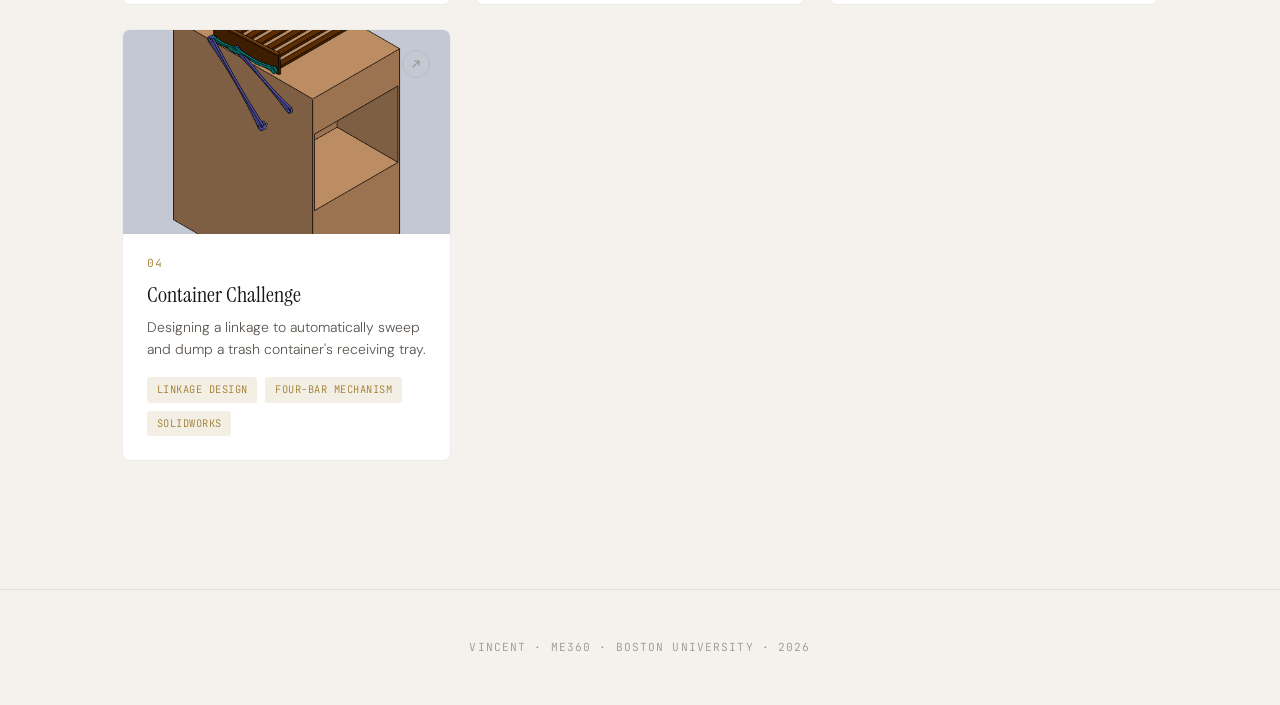
==== commit 9b206c15: "Update index.html" ====
--- a/index.html
+++ b/index.html
@@ -39,7 +39,7 @@
         <div class="section-header">
             <h2>Portfolio</h2>
             <div class="line"></div>
-            <span class="count">05 entries</span>
+            <span class="count">04 entries</span>
         </div>
 
         <div class="project-grid">
